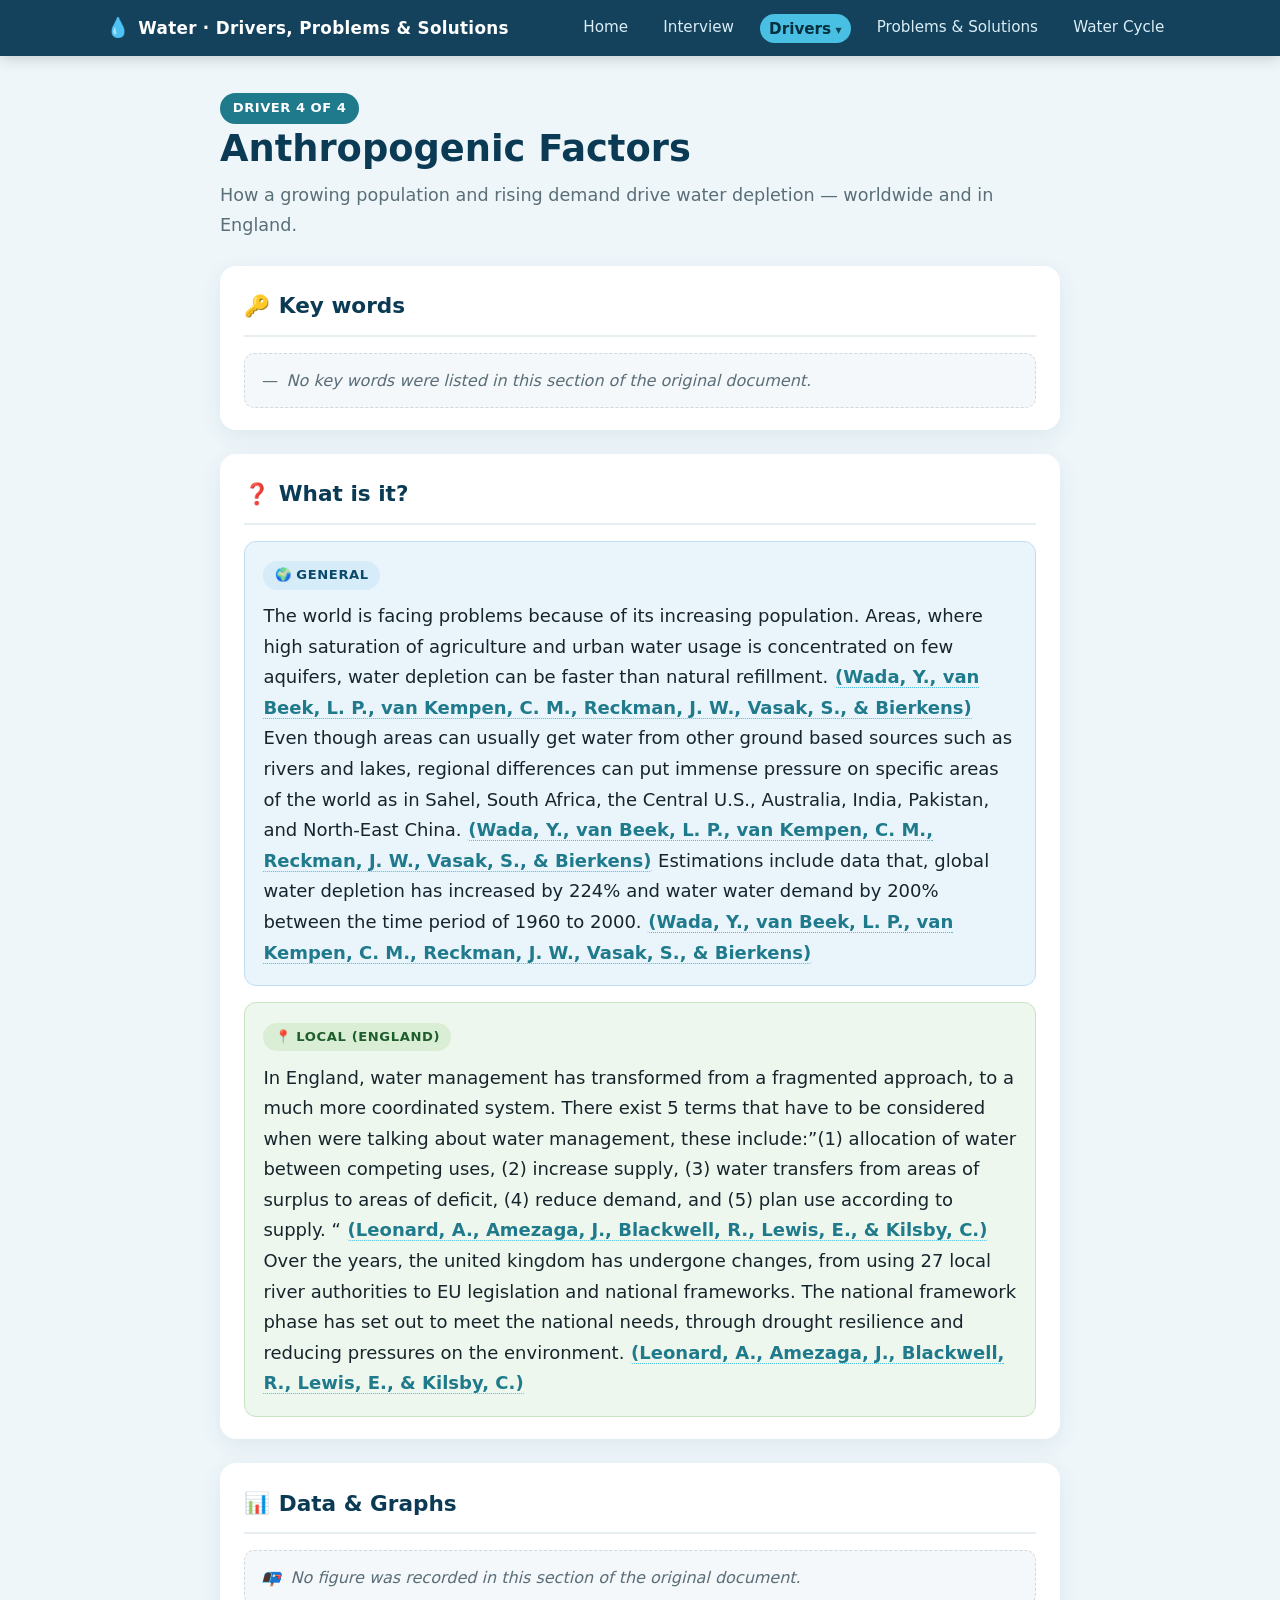
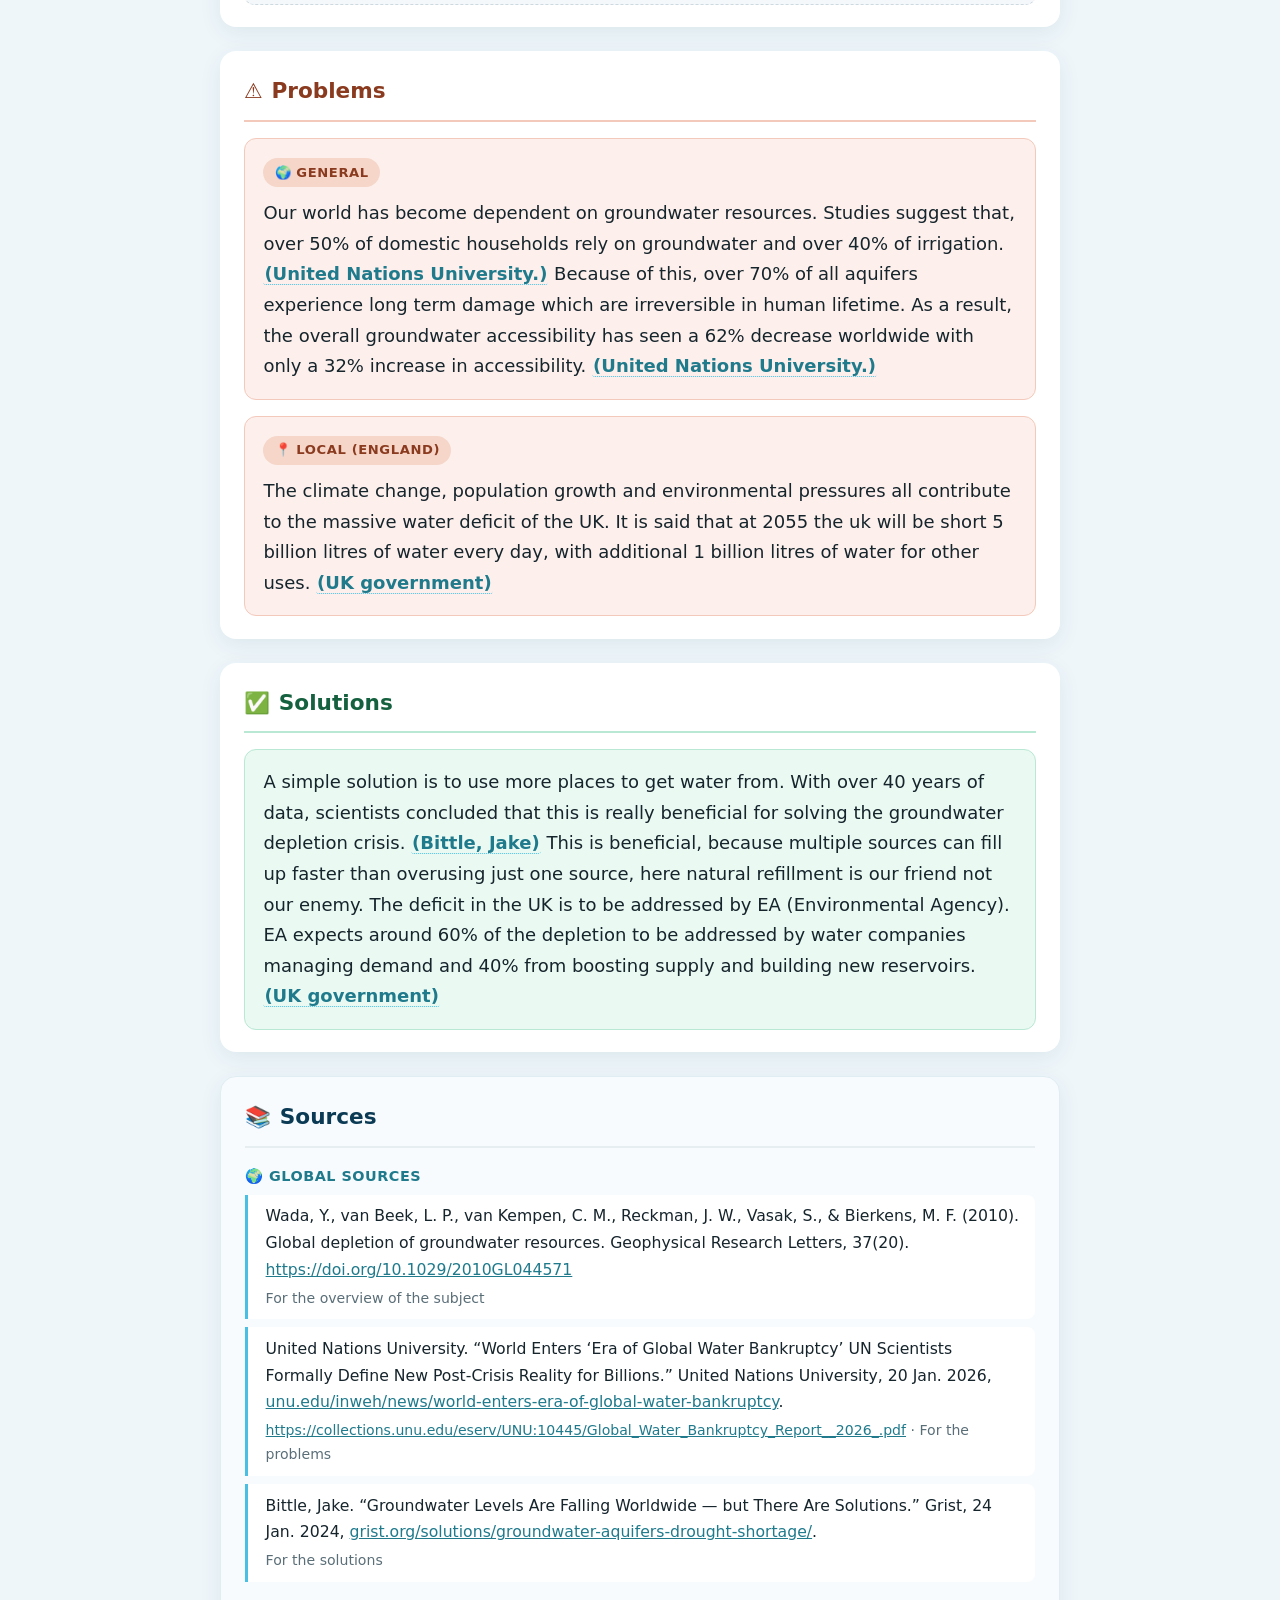
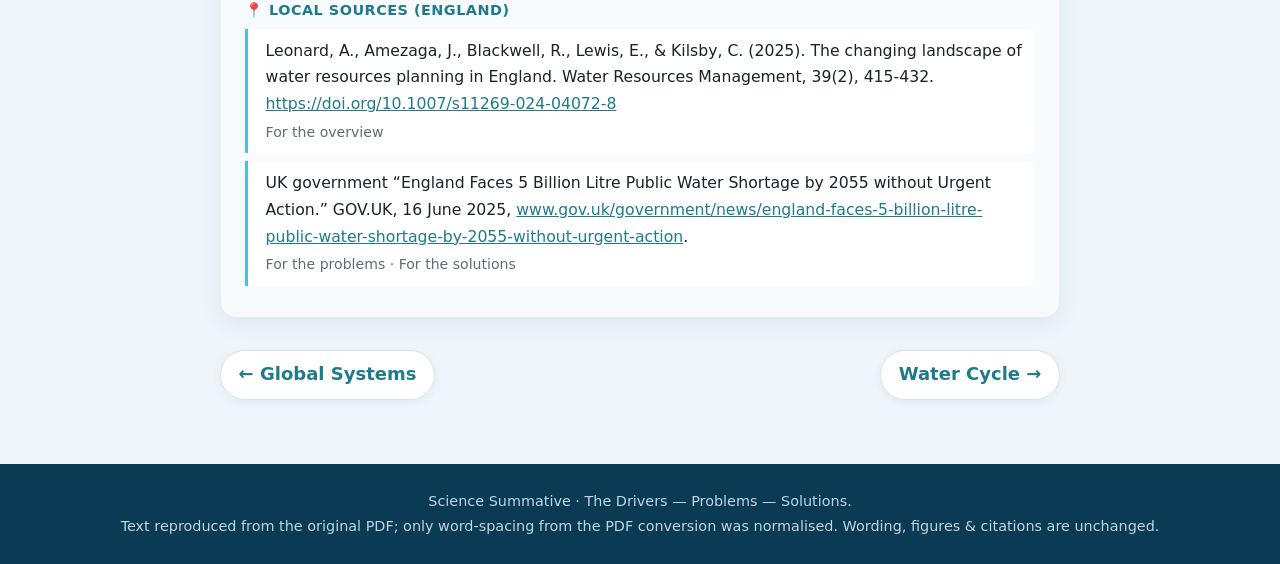
==== anthropogenic.html @ 6f9ac0dd "Add Water Summative site (drivers, problems & solutions) Multi-page static site with hover driver me" ====
<!DOCTYPE html>
<html lang="en">
<head>
<meta charset="utf-8"/>
<meta name="viewport" content="width=device-width, initial-scale=1"/>
<title>Anthropogenic (Human) Factors — Science Summative</title>
<link rel="stylesheet" href="styles.css"/>
</head>
<body>

<nav class="nav">
  <div class="nav-inner">
    <a class="brand" href="index.html"><span class="drop">💧</span><span class="full">Water · Drivers, Problems &amp; Solutions</span></a>
    <a class="link" href="index.html">Home</a>
    <a class="link" href="interview.html">Interview</a>
    <div class="dropdown">
      <a class="link dd-toggle active" href="drivers.html">Drivers</a>
      <div class="dropdown-menu">
        <a href="drivers.html">Overview</a>
        <a href="atmospheric.html">Atmospheric Factors</a>
        <a href="geological.html">Physical &amp; Geological</a>
        <a href="global-systems.html">Global Systems</a>
        <a href="anthropogenic.html">Human Factors</a>
      </div>
    </div>
    <a class="link" href="problems-solutions.html">Problems &amp; Solutions</a>
    <a class="link" href="water-cycle.html">Water Cycle</a>
  </div>
</nav>

<main class="wrap">
  <div class="page-head">
    <span class="kicker">Driver 4 of 4</span>
    <h1>Anthropogenic Factors</h1>
    <p class="lead">How a growing population and rising demand drive water depletion — worldwide and in England.</p>
  </div>

  <section class="block">
    <h2><span class="ic">🔑</span>Key words</h2>
    <p class="empty"><span>—</span> No key words were listed in this section of the original document.</p>
  </section>

  <section class="block">
    <h2><span class="ic">❓</span>What is it?</h2>

    <div class="scope general">
      <span class="tag">🌍 General</span>
      <p>The world is facing problems because of its increasing population. Areas, where high saturation of agriculture and urban water usage is concentrated on few aquifers, water depletion can be faster than natural refillment. <a class="ref" href="https://doi.org/10.1029/2010GL044571" target="_blank" rel="noopener">(Wada, Y., van Beek, L. P., van Kempen, C. M., Reckman, J. W., Vasak, S., &amp; Bierkens)</a> Even though areas can usually get water from other ground based sources such as rivers and lakes, regional differences can put immense pressure on specific areas of the world as in Sahel, South Africa, the Central U.S., Australia, India, Pakistan, and North-East China. <a class="ref" href="https://doi.org/10.1029/2010GL044571" target="_blank" rel="noopener">(Wada, Y., van Beek, L. P., van Kempen, C. M., Reckman, J. W., Vasak, S., &amp; Bierkens)</a> Estimations include data that, global water depletion has increased by 224% and water water demand by 200% between the time period of 1960 to 2000. <a class="ref" href="https://doi.org/10.1029/2010GL044571" target="_blank" rel="noopener">(Wada, Y., van Beek, L. P., van Kempen, C. M., Reckman, J. W., Vasak, S., &amp; Bierkens)</a></p>
    </div>

    <div class="scope local">
      <span class="tag">📍 Local (England)</span>
      <p>In England, water management has transformed from a fragmented approach, to a much more coordinated system. There exist 5 terms that have to be considered when were talking about water management, these include:&rdquo;(1) allocation of water between competing uses, (2) increase supply, (3) water transfers from areas of surplus to areas of deficit, (4) reduce demand, and (5) plan use according to supply. &ldquo; <a class="ref" href="https://doi.org/10.1007/s11269-024-04072-8" target="_blank" rel="noopener">(Leonard, A., Amezaga, J., Blackwell, R., Lewis, E., &amp; Kilsby, C.)</a> Over the years, the united kingdom has undergone changes, from using 27 local river authorities to EU legislation and national frameworks. The national framework phase has set out to meet the national needs, through drought resilience and reducing pressures on the environment. <a class="ref" href="https://doi.org/10.1007/s11269-024-04072-8" target="_blank" rel="noopener">(Leonard, A., Amezaga, J., Blackwell, R., Lewis, E., &amp; Kilsby, C.)</a></p>
    </div>
  </section>

  <section class="block">
    <h2><span class="ic">📊</span>Data &amp; Graphs</h2>
    <p class="empty"><span>📭</span> No figure was recorded in this section of the original document.</p>
  </section>

  <section class="block problems">
    <h2><span class="ic">⚠️</span>Problems</h2>

    <div class="scope general">
      <span class="tag">🌍 General</span>
      <p>Our world has become dependent on groundwater resources. Studies suggest that, over 50% of domestic households rely on groundwater and over 40% of irrigation. <a class="ref" href="https://unu.edu/inweh/news/world-enters-era-of-global-water-bankruptcy" target="_blank" rel="noopener">(United Nations University.)</a> Because of this, over 70% of all aquifers experience long term damage which are irreversible in human lifetime. As a result, the overall groundwater accessibility has seen a 62% decrease worldwide with only a 32% increase in accessibility. <a class="ref" href="https://unu.edu/inweh/news/world-enters-era-of-global-water-bankruptcy" target="_blank" rel="noopener">(United Nations University.)</a></p>
    </div>

    <div class="scope local">
      <span class="tag">📍 Local (England)</span>
      <p>The climate change, population growth and environmental pressures all contribute to the massive water deficit of the UK. It is said that at 2055 the uk will be short 5 billion litres of water every day, with additional 1 billion litres of water for other uses. <a class="ref" href="https://www.gov.uk/government/news/england-faces-5-billion-litre-public-water-shortage-by-2055-without-urgent-action" target="_blank" rel="noopener">(UK government)</a></p>
    </div>
  </section>

  <section class="block solutions">
    <h2><span class="ic">✅</span>Solutions</h2>
    <div class="body-pad">
      <p>A simple solution is to use more places to get water from. With over 40 years of data, scientists concluded that this is really beneficial for solving the groundwater depletion crisis. <a class="ref" href="https://grist.org/solutions/groundwater-aquifers-drought-shortage/" target="_blank" rel="noopener">(Bittle, Jake)</a> This is beneficial, because multiple sources can fill up faster than overusing just one source, here natural refillment is our friend not our enemy. The deficit in the UK is to be addressed by EA (Environmental Agency). EA expects around 60% of the depletion to be addressed by water companies managing demand and 40% from boosting supply and building new reservoirs. <a class="ref" href="https://www.gov.uk/government/news/england-faces-5-billion-litre-public-water-shortage-by-2055-without-urgent-action" target="_blank" rel="noopener">(UK government)</a></p>
    </div>
  </section>

  <section class="block sources">
    <h2><span class="ic">📚</span>Sources</h2>

    <div class="src-group">
      <p class="src-scope">🌍 Global sources</p>
      <ul>
        <li class="cite">Wada, Y., van Beek, L. P., van Kempen, C. M., Reckman, J. W., Vasak, S., &amp; Bierkens, M. F. (2010). Global depletion of groundwater resources. Geophysical Research Letters, 37(20). <a href="https://doi.org/10.1029/2010GL044571">https://doi.org/10.1029/2010GL044571</a>
          <span class="note">For the overview of the subject</span></li>
        <li class="cite">United Nations University. &ldquo;World Enters &lsquo;Era of Global Water Bankruptcy&rsquo; UN Scientists Formally Define New Post-Crisis Reality for Billions.&rdquo; United Nations University, 20 Jan. 2026, <a href="https://unu.edu/inweh/news/world-enters-era-of-global-water-bankruptcy">unu.edu/inweh/news/world-enters-era-of-global-water-bankruptcy</a>.
          <span class="note"><a href="https://collections.unu.edu/eserv/UNU:10445/Global_Water_Bankruptcy_Report__2026_.pdf">https://collections.unu.edu/eserv/UNU:10445/Global_Water_Bankruptcy_Report__2026_.pdf</a> · For the problems</span></li>
        <li class="cite">Bittle, Jake. &ldquo;Groundwater Levels Are Falling Worldwide — but There Are Solutions.&rdquo; Grist, 24 Jan. 2024, <a href="https://grist.org/solutions/groundwater-aquifers-drought-shortage/">grist.org/solutions/groundwater-aquifers-drought-shortage/</a>.
          <span class="note">For the solutions</span></li>
      </ul>
    </div>

    <div class="src-group">
      <p class="src-scope">📍 Local sources (England)</p>
      <ul>
        <li class="cite">Leonard, A., Amezaga, J., Blackwell, R., Lewis, E., &amp; Kilsby, C. (2025). The changing landscape of water resources planning in England. Water Resources Management, 39(2), 415-432. <a href="https://doi.org/10.1007/s11269-024-04072-8">https://doi.org/10.1007/s11269-024-04072-8</a>
          <span class="note">For the overview</span></li>
        <li class="cite">UK government &ldquo;England Faces 5 Billion Litre Public Water Shortage by 2055 without Urgent Action.&rdquo; GOV.UK, 16 June 2025, <a href="https://www.gov.uk/government/news/england-faces-5-billion-litre-public-water-shortage-by-2055-without-urgent-action">www.gov.uk/government/news/england-faces-5-billion-litre-public-water-shortage-by-2055-without-urgent-action</a>.
          <span class="note">For the problems · For the solutions</span></li>
      </ul>
    </div>
  </section>

  <nav class="pager">
    <a href="global-systems.html">← Global Systems</a>
    <a href="water-cycle.html">Water Cycle →</a>
  </nav>
</main>

<footer class="footer">
  <p>Science Summative · The Drivers — Problems — Solutions.<br/>
  Text reproduced from the original PDF; only word-spacing from the PDF conversion was normalised. Wording, figures &amp; citations are unchanged.</p>
</footer>

</body>
</html>
---- styles.css ----
/* =========================================================
   Science Summative — Water: Drivers, Problems & Solutions
   Shared stylesheet
   Readable for ages 14–55: large type, calm water palette,
   high contrast, generous spacing.
   ========================================================= */

:root {
  --deep:    #0b3a55;   /* deep ocean   */
  --primary: #1f7a8c;   /* teal         */
  --accent:  #48bfe3;   /* light blue   */
  --bg:      #eef6fa;   /* page bg      */
  --surface: #ffffff;   /* cards        */
  --ink:     #16242c;   /* body text    */
  --muted:   #5a6e78;   /* secondary    */

  --gen-bg:  #eaf4fb;   --gen-bd:  #bfe0f3;  --gen-ink: #0b4a6b;
  --loc-bg:  #eef7ee;   --loc-bd:  #c7e3c2;  --loc-ink: #1f5d2b;
  --prob-bg: #fdf0ec;   --prob-bd: #f3c9bb;  --prob-ink:#8a3a1e;
  --sol-bg:  #eafaf3;   --sol-bd:  #b9e8d4;  --sol-ink: #15613f;

  --radius: 16px;
  --shadow: 0 6px 22px rgba(11,58,85,.08);
  --shadow-sm: 0 2px 8px rgba(11,58,85,.07);
  --maxw: 880px;
}

* { box-sizing: border-box; }

html { scroll-behavior: smooth; }

body {
  margin: 0;
  font-family: "Segoe UI", system-ui, -apple-system, Roboto, Helvetica, Arial, sans-serif;
  font-size: 1.125rem;          /* 18px base — comfortable for all ages */
  line-height: 1.7;
  color: var(--ink);
  background: var(--bg);
  -webkit-font-smoothing: antialiased;
}

/* ---------- Top navigation ---------- */
.nav {
  position: sticky; top: 0; z-index: 50;
  background: rgba(11,58,85,.96);
  backdrop-filter: blur(6px);
  color: #fff;
  box-shadow: 0 2px 14px rgba(0,0,0,.18);
}
.nav-inner {
  max-width: 1100px; margin: 0 auto;
  display: flex; align-items: center; flex-wrap: wrap;
  gap: .25rem 1rem; padding: .6rem 1rem;
}
.brand {
  font-weight: 800; letter-spacing: .3px;
  margin-right: auto; font-size: 1.05rem;
  color: #fff; text-decoration: none;
  display: flex; align-items: center; gap: .5rem;
}
.brand .drop { font-size: 1.2rem; }
.nav a.link {
  color: #d9eef7; text-decoration: none;
  padding: .35rem .6rem; border-radius: 999px;
  font-size: .95rem; white-space: nowrap;
  transition: background .15s, color .15s;
}
.nav a.link:hover { background: rgba(255,255,255,.14); color: #fff; }
.nav a.link.active { background: var(--accent); color: #06303f; font-weight: 700; }

/* ---------- Hero ---------- */
.hero {
  background:
    linear-gradient(135deg, rgba(11,58,85,.92), rgba(31,122,140,.88)),
    radial-gradient(circle at 80% -10%, #48bfe3 0%, transparent 55%);
  color: #fff; padding: 3.2rem 1.25rem 3rem; text-align: center;
}
.hero h1 { font-size: clamp(1.9rem, 5vw, 3rem); margin: 0 0 .5rem; line-height: 1.15; }
.hero p.sub { font-size: clamp(1.05rem, 2.5vw, 1.4rem); margin: 0 auto; max-width: 760px; color: #e4f4fb; }
.hero .eyebrow {
  text-transform: uppercase; letter-spacing: 2.5px; font-size: .8rem;
  font-weight: 700; color: var(--accent); margin-bottom: .8rem;
}

/* ---------- Page wrapper ---------- */
.wrap { max-width: var(--maxw); margin: 0 auto; padding: 2.2rem 1.25rem 4rem; }

.page-head { margin: 0 0 1.6rem; }
.page-head h1 {
  font-size: clamp(1.6rem, 4vw, 2.3rem); margin: .2rem 0 .4rem; color: var(--deep);
  line-height: 1.2;
}
.page-head .kicker {
  display: inline-block; background: var(--primary); color: #fff;
  padding: .25rem .8rem; border-radius: 999px; font-size: .82rem;
  font-weight: 700; letter-spacing: .5px; text-transform: uppercase;
}
.page-head .lead { color: var(--muted); font-size: 1.1rem; margin: .6rem 0 0; }

/* ---------- Generic card / block ---------- */
.block {
  background: var(--surface); border-radius: var(--radius);
  box-shadow: var(--shadow); padding: 1.4rem 1.5rem; margin: 0 0 1.5rem;
}
.block > h2 {
  display: flex; align-items: center; gap: .55rem;
  font-size: 1.35rem; margin: 0 0 1rem; color: var(--deep);
  padding-bottom: .6rem; border-bottom: 2px solid #e7eef2;
}
.block > h2 .ic { font-size: 1.3rem; }

p { margin: 0 0 1rem; }
p:last-child { margin-bottom: 0; }

/* ---------- Keywords ---------- */
.keywords { display: flex; flex-wrap: wrap; gap: .5rem; }
.kw {
  background: #e9f3f8; color: var(--deep);
  border: 1px solid #cfe6f1; border-radius: 999px;
  padding: .3rem .8rem; font-size: .95rem; font-weight: 600;
}

/* ---------- General / Local scope panels ---------- */
.scope { border-radius: 12px; padding: 1.05rem 1.15rem; margin: 1rem 0 0; }
.scope:first-of-type { margin-top: 0; }
.scope .tag {
  display: inline-flex; align-items: center; gap: .4rem;
  font-weight: 800; font-size: .82rem; letter-spacing: .6px;
  text-transform: uppercase; padding: .2rem .7rem; border-radius: 999px;
  margin-bottom: .7rem;
}
.scope.general { background: var(--gen-bg); border: 1px solid var(--gen-bd); }
.scope.general .tag { background: #d6ecf9; color: var(--gen-ink); }
.scope.local   { background: var(--loc-bg); border: 1px solid var(--loc-bd); }
.scope.local   .tag { background: #d9eed4; color: var(--loc-ink); }

/* Problems & Solutions colour the whole block */
.block.problems > h2 { color: var(--prob-ink); border-bottom-color: var(--prob-bd); }
.block.solutions > h2 { color: var(--sol-ink); border-bottom-color: var(--sol-bd); }
.block.problems  .scope.general, .block.problems .scope.local,
.block.problems.plain { background: var(--prob-bg); border-color: var(--prob-bd); }
.block.problems .scope .tag { background: #f6d6c9; color: var(--prob-ink); }
.block.solutions .body-pad { background: var(--sol-bg); border: 1px solid var(--sol-bd); border-radius: 12px; padding: 1.05rem 1.15rem; }

/* ---------- Empty data placeholder ---------- */
.empty {
  display: flex; align-items: center; gap: .6rem;
  color: var(--muted); font-style: italic; font-size: 1rem;
  background: #f5f8fa; border: 1px dashed #cdd9e0;
  border-radius: 10px; padding: .8rem 1rem;
}

/* ---------- Figures ---------- */
figure { margin: 0 0 1rem; }
figure img {
  width: 100%; height: auto; display: block;
  border-radius: 12px; box-shadow: var(--shadow-sm);
  border: 1px solid #e3eaef;
}
figcaption { color: var(--muted); font-size: .92rem; margin-top: .5rem; text-align: center; }

/* ---------- Sources ---------- */
.sources { background: #f7fbfd; border: 1px solid #e0edf3; }
.sources ul { list-style: none; margin: 0; padding: 0; }
.sources .src-group { margin: 0 0 1rem; }
.sources .src-group:last-child { margin-bottom: 0; }
.sources .src-scope {
  font-weight: 800; color: var(--primary); font-size: .9rem;
  text-transform: uppercase; letter-spacing: .5px; margin: 0 0 .4rem;
}
.sources li.cite {
  padding: .55rem .8rem .55rem 1.1rem; margin: 0 0 .5rem;
  border-left: 3px solid var(--accent); background: #fff;
  border-radius: 0 8px 8px 0; font-size: .98rem;
}
.sources li.cite .note { display: block; color: var(--muted); font-size: .88rem; margin-top: .2rem; }
.sources a { color: var(--primary); word-break: break-word; }

/* ---------- Interview ---------- */
.qa { margin: 0; }
.qa .item {
  border-left: 3px solid var(--accent); padding: .2rem 0 .2rem 1rem; margin: 0 0 1.1rem;
}
.qa .q { font-weight: 700; color: var(--deep); margin: 0 0 .3rem; }
.qa .a { margin: 0; color: var(--ink); }
.qa .a::before { content: "↳ "; color: var(--primary); font-weight: 700; }

/* ---------- Home cards ---------- */
.cards { display: grid; grid-template-columns: repeat(auto-fit, minmax(250px, 1fr)); gap: 1.1rem; }
.card {
  background: var(--surface); border-radius: var(--radius); box-shadow: var(--shadow);
  padding: 1.4rem; text-decoration: none; color: inherit;
  border-top: 5px solid var(--accent);
  transition: transform .15s, box-shadow .15s;
  display: flex; flex-direction: column; gap: .4rem;
}
.card:hover { transform: translateY(-6px) scale(1.02); box-shadow: 0 18px 38px rgba(11,58,85,.22); }
.card:active { transform: translateY(-2px) scale(1.0); }
.card .emoji { font-size: 1.9rem; }
.card h3 { margin: 0; color: var(--deep); font-size: 1.2rem; }
.card p { color: var(--muted); font-size: .98rem; margin: 0; }
.card .go { margin-top: auto; color: var(--primary); font-weight: 700; font-size: .95rem; }

/* ---------- Inline next/prev ---------- */
.pager { display: flex; justify-content: space-between; gap: 1rem; margin-top: 2rem; flex-wrap: wrap; }
.pager a {
  text-decoration: none; color: var(--primary); font-weight: 700;
  background: #fff; border: 1px solid #d7e6ee; border-radius: 999px;
  padding: .55rem 1.1rem; box-shadow: var(--shadow-sm);
  transition: transform .15s ease, box-shadow .15s ease, background .15s, color .15s;
}
.pager a:hover { background: var(--accent); color: #06303f; border-color: var(--accent);
  transform: translateY(-3px) scale(1.04); box-shadow: 0 10px 22px rgba(11,58,85,.18); }
.pager a:active { transform: translateY(-1px) scale(1.0); }

/* ---------- Footer ---------- */
.footer {
  background: var(--deep); color: #bcd6e3;
  text-align: center; padding: 1.6rem 1.25rem; font-size: .9rem;
}
.footer a { color: var(--accent); }

/* ---------- Nav dropdown (pops up on hover) ---------- */
.dropdown { position: relative; }
.dropdown .dd-toggle::after { content: " ▾"; font-size: .8em; opacity: .85; }
.dropdown-menu {
  position: absolute; top: 100%; left: 0; min-width: 220px;
  background: #fff; border-radius: 14px; padding: .45rem;
  box-shadow: 0 18px 40px rgba(0,0,0,.28);
  opacity: 0; visibility: hidden; pointer-events: none;
  transform: translateY(14px) scale(.94); transform-origin: top left;
  transition: opacity .18s ease, transform .18s ease, visibility .18s;
  z-index: 80;
}
.dropdown:hover .dropdown-menu,
.dropdown:focus-within .dropdown-menu {
  opacity: 1; visibility: visible; pointer-events: auto;
  transform: translateY(8px) scale(1);
}
.dropdown-menu a {
  display: block; color: var(--deep); text-decoration: none;
  padding: .55rem .85rem; border-radius: 9px; font-size: .96rem; white-space: nowrap;
  transition: background .14s, color .14s, transform .14s;
}
.dropdown-menu a:hover { background: var(--gen-bg); color: var(--primary); transform: translateX(4px); }

/* ---------- Pop-up call-to-action buttons ---------- */
.btn {
  display: inline-flex; align-items: center; gap: .45rem;
  background: var(--primary); color: #fff !important; text-decoration: none;
  font-weight: 700; font-size: 1rem; padding: .7rem 1.3rem;
  border: 0; border-radius: 999px; cursor: pointer;
  box-shadow: 0 6px 16px rgba(31,122,140,.35);
  transition: transform .16s ease, box-shadow .16s ease, background .16s;
}
.btn:hover { transform: translateY(-4px) scale(1.05); box-shadow: 0 14px 28px rgba(31,122,140,.45); background: #176475; }
.btn:active { transform: translateY(-1px) scale(1.0); box-shadow: 0 6px 14px rgba(31,122,140,.35); }
.btn.ghost { background: #fff; color: var(--primary) !important; box-shadow: 0 6px 16px rgba(11,58,85,.14); border: 1px solid #cfe6f1; }
.btn.ghost:hover { background: var(--accent); color: #06303f !important; }
.btn-row { display: flex; flex-wrap: wrap; gap: .8rem; margin-top: 1.2rem; }

/* the "go" hint on cards pops on card hover */
.card:hover .go { transform: translateX(5px); }
.card .go { transition: transform .16s ease; }

/* ---------- In-text citation links (like the PDF) ---------- */
a.ref {
  color: var(--primary); text-decoration: none; font-weight: 600;
  border-bottom: 1px dotted var(--accent);
  border-radius: 3px; padding: 0 1px;
  transition: background .14s, color .14s, border-color .14s;
}
a.ref:hover { background: var(--accent); color: #06303f; border-bottom-color: transparent; }
a.ref:focus-visible { outline: 2px solid var(--primary); outline-offset: 2px; }

/* ---------- Essay snippet (home + drivers hub) ---------- */
.snippet { color: var(--muted); }
.snippet em { color: var(--ink); font-style: normal; }
.hero .snippet { color: #e4f4fb; }
.card .snippet { font-size: .97rem; }

/* ---------- Aggregated problems/solutions: driver group ---------- */
.ps-group { margin: 0 0 2rem; }
.ps-group .ps-head {
  display: flex; align-items: center; justify-content: space-between; gap: 1rem;
  flex-wrap: wrap; margin: 0 0 1rem;
}
.ps-group .ps-head h2 { margin: 0; color: var(--deep); font-size: 1.5rem; }
.ps-cols { display: grid; grid-template-columns: 1fr 1fr; gap: 1.1rem; }
@media (max-width: 720px) { .ps-cols { grid-template-columns: 1fr; } }

/* ---------- Responsive ---------- */
@media (max-width: 560px) {
  body { font-size: 1.06rem; }
  .brand span.full { display: none; }
  .block { padding: 1.15rem 1.05rem; }
}

@media print {
  .nav, .pager { display: none; }
  body { background: #fff; font-size: 11pt; }
  .block, .card { box-shadow: none; border: 1px solid #ddd; }
}
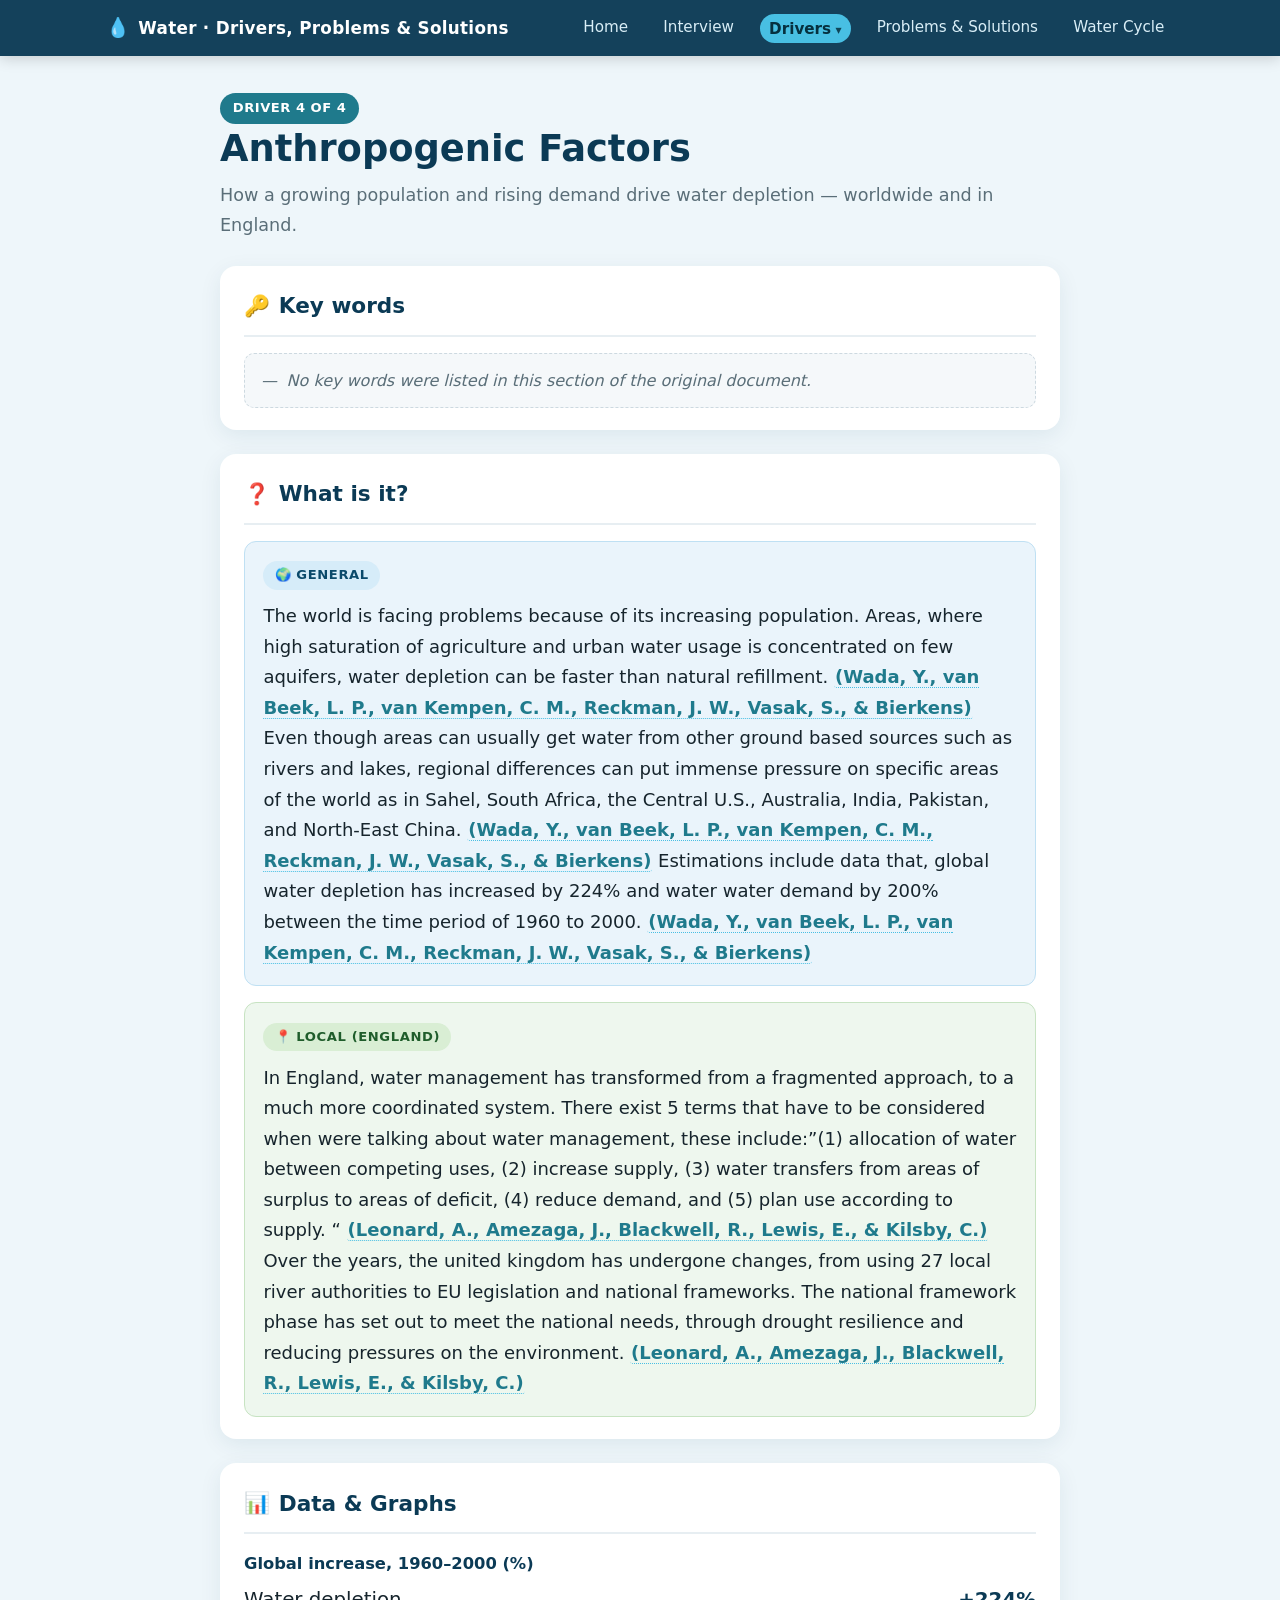
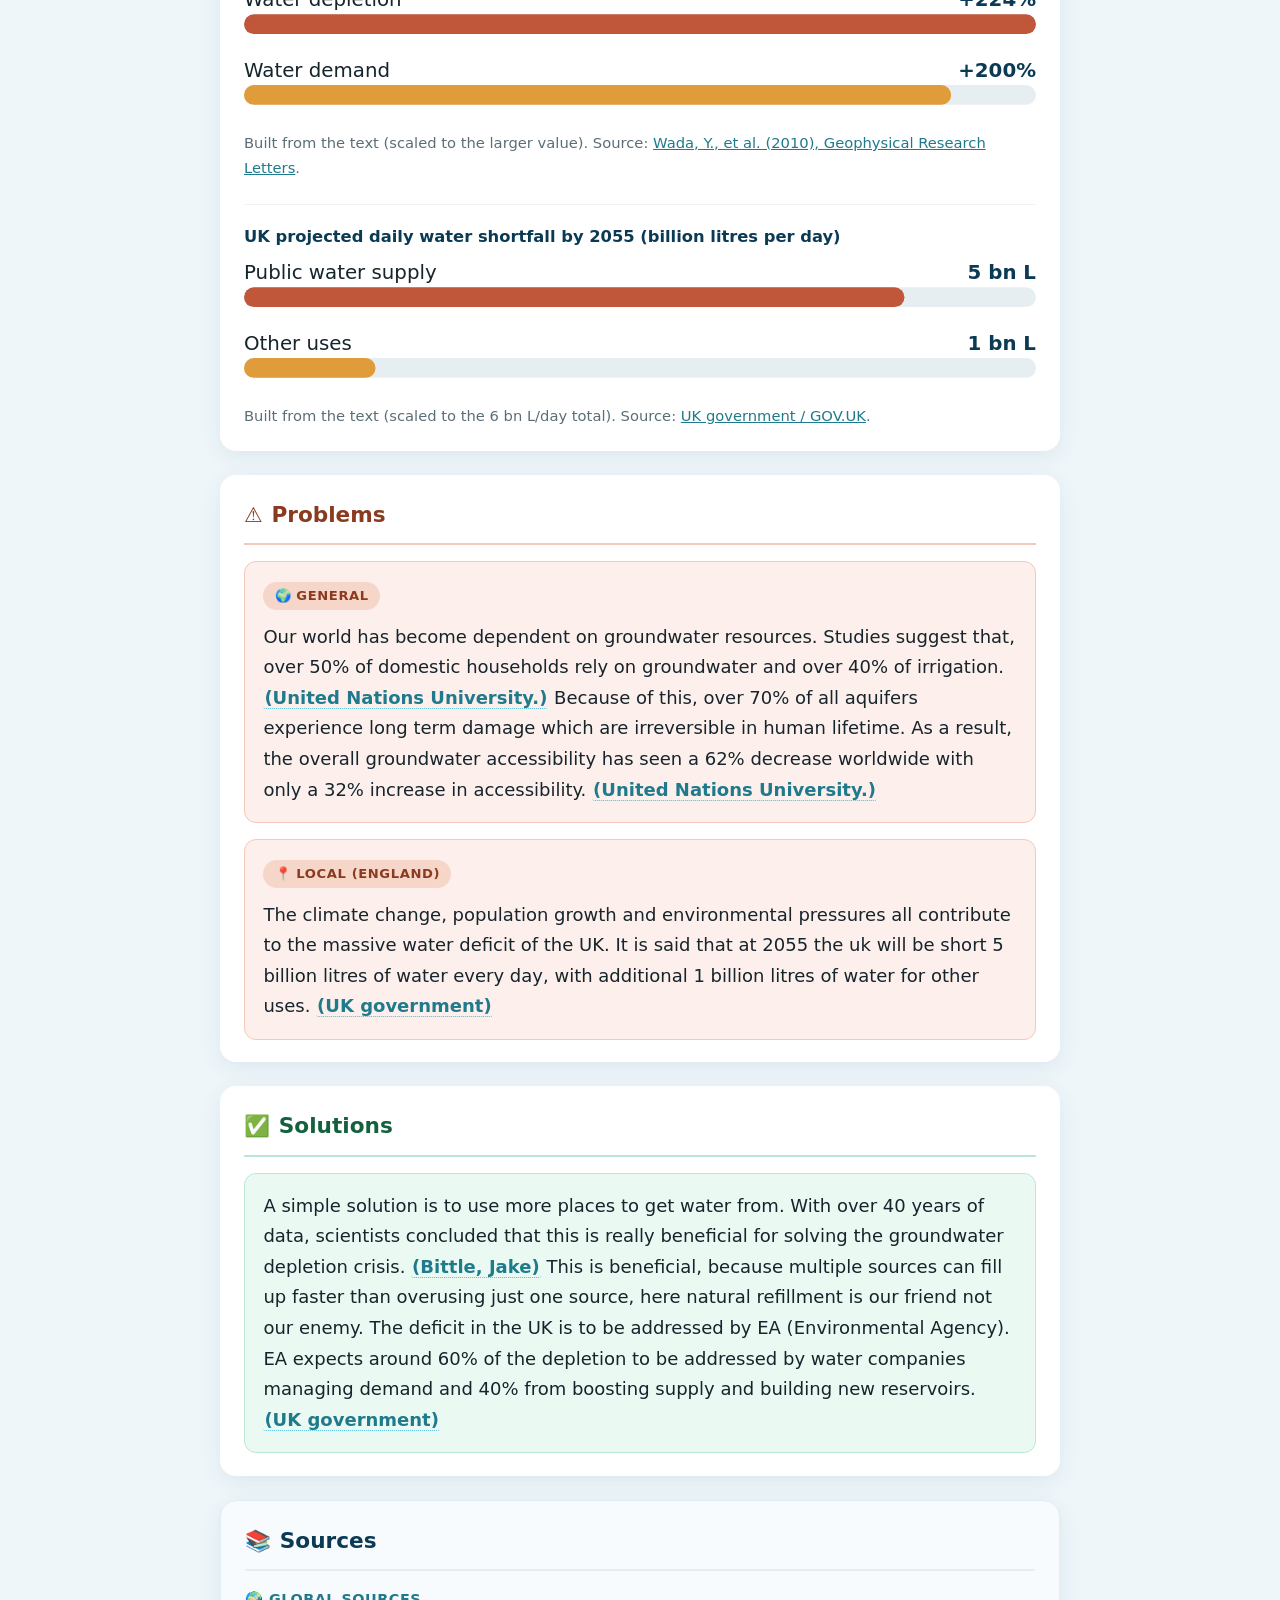
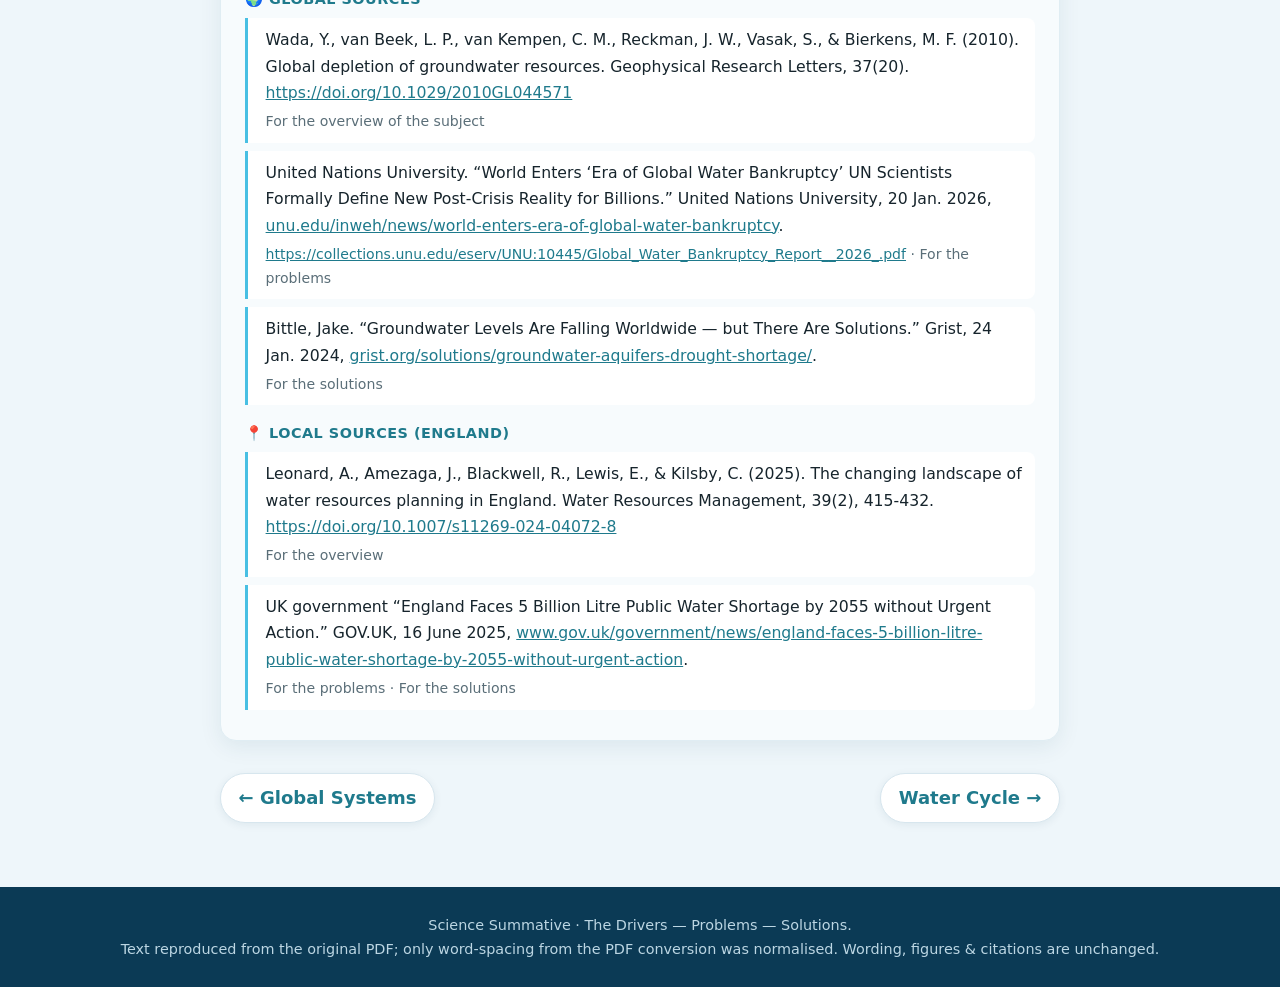
==== commit 88a5c89d: "Add data visuals to Data & Graphs sections Inline SVG bar charts built from figures in the text (atm" ====
--- a/anthropogenic.html
+++ b/anthropogenic.html
@@ -56,7 +56,36 @@
 
   <section class="block">
     <h2><span class="ic">📊</span>Data &amp; Graphs</h2>
-    <p class="empty"><span>📭</span> No figure was recorded in this section of the original document.</p>
+
+    <figure class="viz">
+      <div class="viz-title">Global increase, 1960–2000 (%)</div>
+      <svg viewBox="0 0 560 96" role="img" aria-label="Bar chart: global water depletion increased by 224 percent and water demand by 200 percent between 1960 and 2000.">
+        <text x="0" y="14" font-size="14" fill="#16242c">Water depletion</text>
+        <text x="560" y="14" font-size="14" font-weight="700" fill="#0b3a55" text-anchor="end">+224%</text>
+        <rect x="0" y="20" width="560" height="14" rx="7" fill="#e7eef2"/>
+        <rect x="0" y="20" width="560" height="14" rx="7" fill="#c0563a"/>
+        <text x="0" y="64" font-size="14" fill="#16242c">Water demand</text>
+        <text x="560" y="64" font-size="14" font-weight="700" fill="#0b3a55" text-anchor="end">+200%</text>
+        <rect x="0" y="70" width="560" height="14" rx="7" fill="#e7eef2"/>
+        <rect x="0" y="70" width="500" height="14" rx="7" fill="#e09b3b"/>
+      </svg>
+      <figcaption>Built from the text (scaled to the larger value). Source: <a href="https://doi.org/10.1029/2010GL044571" target="_blank" rel="noopener">Wada, Y., et al. (2010), Geophysical Research Letters</a>.</figcaption>
+    </figure>
+
+    <figure class="viz">
+      <div class="viz-title">UK projected daily water shortfall by 2055 (billion litres per day)</div>
+      <svg viewBox="0 0 560 96" role="img" aria-label="Bar chart: by 2055 the UK is projected to be short 5 billion litres of water per day for public supply, plus 1 billion litres for other uses.">
+        <text x="0" y="14" font-size="14" fill="#16242c">Public water supply</text>
+        <text x="560" y="14" font-size="14" font-weight="700" fill="#0b3a55" text-anchor="end">5 bn L</text>
+        <rect x="0" y="20" width="560" height="14" rx="7" fill="#e7eef2"/>
+        <rect x="0" y="20" width="467" height="14" rx="7" fill="#c0563a"/>
+        <text x="0" y="64" font-size="14" fill="#16242c">Other uses</text>
+        <text x="560" y="64" font-size="14" font-weight="700" fill="#0b3a55" text-anchor="end">1 bn L</text>
+        <rect x="0" y="70" width="560" height="14" rx="7" fill="#e7eef2"/>
+        <rect x="0" y="70" width="93" height="14" rx="7" fill="#e09b3b"/>
+      </svg>
+      <figcaption>Built from the text (scaled to the 6 bn L/day total). Source: <a href="https://www.gov.uk/government/news/england-faces-5-billion-litre-public-water-shortage-by-2055-without-urgent-action" target="_blank" rel="noopener">UK government / GOV.UK</a>.</figcaption>
+    </figure>
   </section>
 
   <section class="block problems">
--- a/styles.css
+++ b/styles.css
@@ -289,6 +289,27 @@
 .ps-cols { display: grid; grid-template-columns: 1fr 1fr; gap: 1.1rem; }
 @media (max-width: 720px) { .ps-cols { grid-template-columns: 1fr; } }
 
+/* ---------- Data visuals (inline SVG charts) ---------- */
+.viz { margin: 0 0 1.5rem; }
+.viz:last-child { margin-bottom: 0; }
+.viz-title { font-weight: 700; color: var(--deep); margin: 0 0 .55rem; font-size: 1.02rem; }
+.viz svg { width: 100%; height: auto; display: block; }
+.viz figcaption, figcaption { text-align: left; }
+figcaption a { color: var(--primary); }
+.viz + .viz { padding-top: 1.1rem; border-top: 1px solid #eef3f6; }
+
+/* El Niño / La Niña comparison */
+.enso { display: grid; grid-template-columns: 1fr 1fr; gap: 1rem; }
+.enso-card { border-radius: 12px; padding: 1rem 1.1rem; text-align: center; border: 1px solid; }
+.enso-card.warm { background: var(--prob-bg); border-color: var(--prob-bd); color: var(--prob-ink); }
+.enso-card.cool { background: var(--gen-bg); border-color: var(--gen-bd); color: var(--gen-ink); }
+.enso-h { font-weight: 800; font-size: 1.05rem; margin-bottom: .15rem; }
+.enso-arrow { font-size: 2.3rem; line-height: 1; font-weight: 800; }
+.enso-t { font-weight: 700; margin-top: .2rem; }
+.enso-d { font-size: .95rem; opacity: .92; }
+.enso-note { text-align: center; color: var(--muted); font-style: italic; margin: .7rem 0 0; }
+@media (max-width: 560px) { .enso { grid-template-columns: 1fr; } }
+
 /* ---------- Responsive ---------- */
 @media (max-width: 560px) {
   body { font-size: 1.06rem; }
